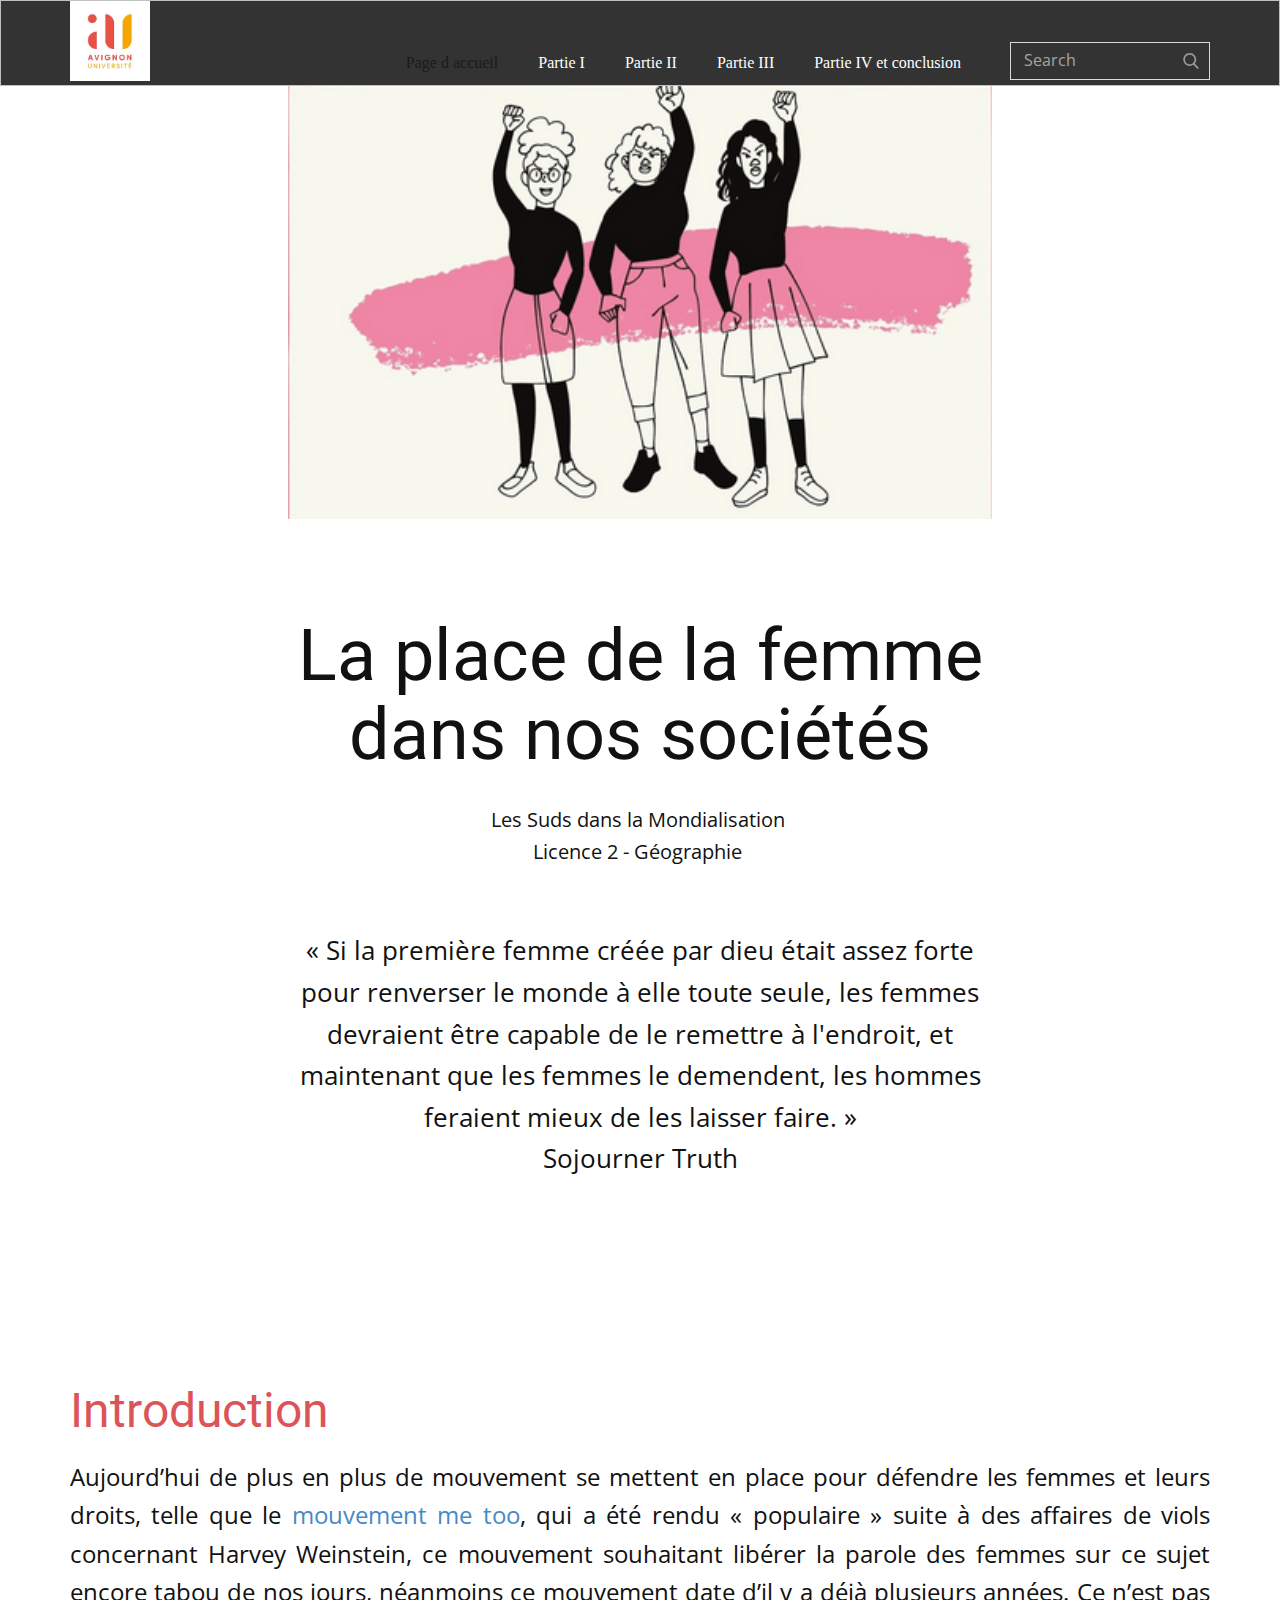
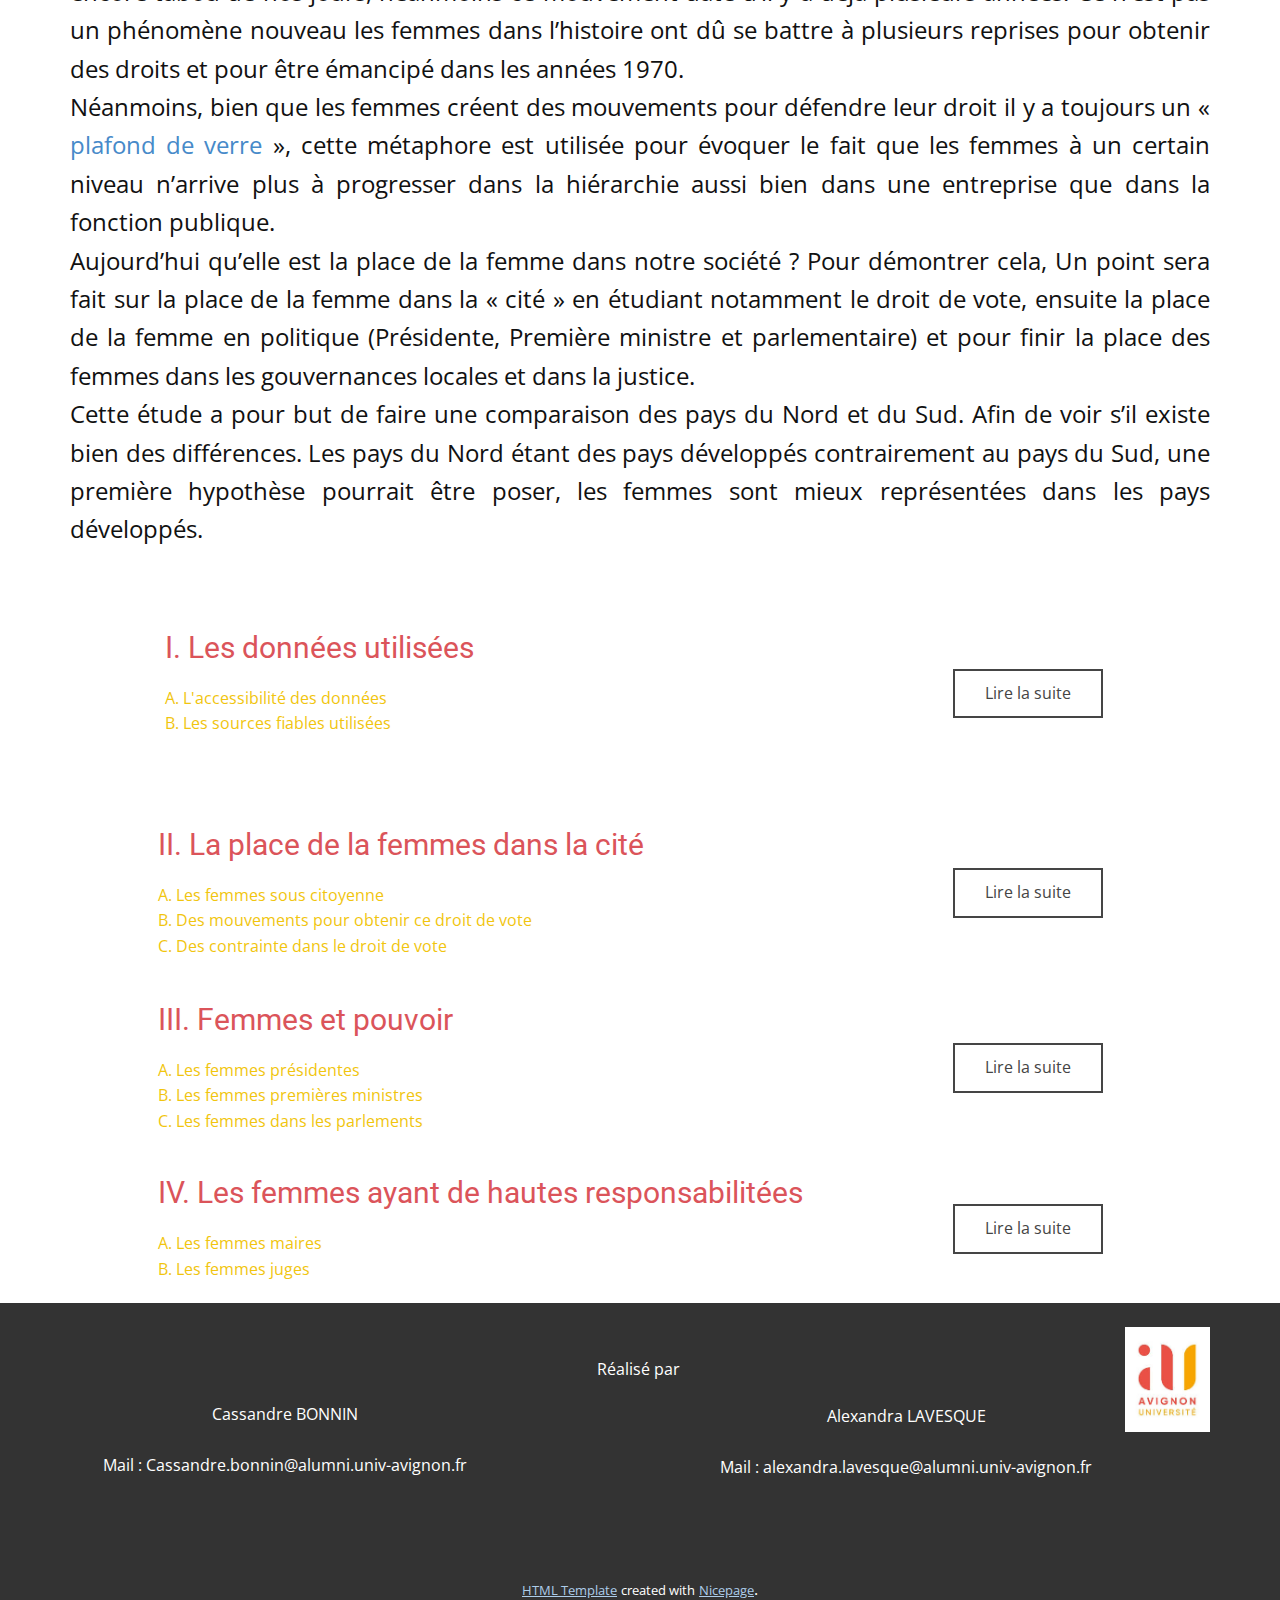
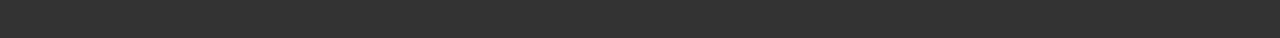
==== index.html @ e05fcf24 "Add files via upload" ====
<!DOCTYPE html>
<html style="font-size: 16px;">
  <head>
    <meta name="viewport" content="width=device-width, initial-scale=1.0">
    <meta charset="utf-8">
    <meta name="keywords" content="La place de la femmedans nos sociétés, Essayez maintenant!">
    <meta name="description" content="">
    <meta name="page_type" content="np-template-header-footer-from-plugin">
    <title>Page d accueil</title>
    <link rel="stylesheet" href="nicepage.css" media="screen">
<link rel="stylesheet" href="Page-d-accueil.css" media="screen">
    <script class="u-script" type="text/javascript" src="jquery.js" defer=""></script>
    <script class="u-script" type="text/javascript" src="nicepage.js" defer=""></script>
    
    
    
    
    
    
    
    <link id="u-theme-google-font" rel="stylesheet" href="https://fonts.googleapis.com/css?family=Roboto:100,100i,300,300i,400,400i,500,500i,700,700i,900,900i|Open+Sans:300,300i,400,400i,600,600i,700,700i,800,800i">
    <script type="application/ld+json">{
		"@context": "http://schema.org",
		"@type": "Organization",
		"name": "",
		"url": "index.html",
		"logo": "images/Logouniversit.jpg"
}</script>
    <meta property="og:title" content="Page d accueil">
    <meta property="og:type" content="website">
    <meta name="theme-color" content="#478ac9">
    <link rel="canonical" href="index.html">
    <meta property="og:url" content="index.html">
  </head>
  <body data-home-page="Page-d-accueil.html" data-home-page-title="Page d accueil" class="u-body"><header class="u-align-center-xs u-border-1 u-border-grey-25 u-clearfix u-grey-80 u-header u-header" id="sec-0485"><div class="u-clearfix u-sheet u-valign-middle u-sheet-1">
        <a href="#" class="u-image u-logo u-image-1" data-image-width="225" data-image-height="225">
          <img src="images/Logouniversit.jpg" class="u-logo-image u-logo-image-1" data-image-width="80">
        </a>
        <form class="u-border-1 u-border-grey-15 u-search u-search-right u-search-1">
          <button class="u-search-button" type="submit">
            <span class="u-search-icon u-spacing-10 u-text-grey-40">
              <svg class="u-svg-link" preserveAspectRatio="xMidYMin slice" viewBox="0 0 56.966 56.966" style="undefined"><use xmlns:xlink="http://www.w3.org/1999/xlink" xlink:href="#svg-b04b"></use></svg>
              <svg xmlns="http://www.w3.org/2000/svg" xmlns:xlink="http://www.w3.org/1999/xlink" version="1.1" id="svg-b04b" x="0px" y="0px" viewBox="0 0 56.966 56.966" style="enable-background:new 0 0 56.966 56.966;" xml:space="preserve" class="u-svg-content"><path d="M55.146,51.887L41.588,37.786c3.486-4.144,5.396-9.358,5.396-14.786c0-12.682-10.318-23-23-23s-23,10.318-23,23  s10.318,23,23,23c4.761,0,9.298-1.436,13.177-4.162l13.661,14.208c0.571,0.593,1.339,0.92,2.162,0.92  c0.779,0,1.518-0.297,2.079-0.837C56.255,54.982,56.293,53.08,55.146,51.887z M23.984,6c9.374,0,17,7.626,17,17s-7.626,17-17,17  s-17-7.626-17-17S14.61,6,23.984,6z"></path><g></g><g></g><g></g><g></g><g></g><g></g><g></g><g></g><g></g><g></g><g></g><g></g><g></g><g></g><g></g></svg>
            </span>
          </button>
          <input class="u-search-input" type="search" name="search" value="" placeholder="Search">
        </form>
        <nav class="u-align-left u-menu u-menu-dropdown u-nav-spacing-25 u-offcanvas u-menu-1">
          <div class="menu-collapse">
            <a class="u-button-style u-custom-text-color u-nav-link" href="#" style="padding: 4px 0; font-size: calc(1em + 8px);">
              <svg class="u-svg-link" preserveAspectRatio="xMidYMin slice" viewBox="0 0 302 302" style="undefined"><use xmlns:xlink="http://www.w3.org/1999/xlink" xlink:href="#svg-7b92"></use></svg>
              <svg xmlns="http://www.w3.org/2000/svg" xmlns:xlink="http://www.w3.org/1999/xlink" version="1.1" id="svg-7b92" x="0px" y="0px" viewBox="0 0 302 302" style="enable-background:new 0 0 302 302;" xml:space="preserve" class="u-svg-content"><g><rect y="36" width="302" height="30"></rect><rect y="236" width="302" height="30"></rect><rect y="136" width="302" height="30"></rect>
</g><g></g><g></g><g></g><g></g><g></g><g></g><g></g><g></g><g></g><g></g><g></g><g></g><g></g><g></g><g></g></svg>
            </a>
          </div>
          <div class="u-custom-menu u-nav-container">
            <ul class="u-nav u-unstyled u-nav-1"><li class="u-nav-item"><a class="u-button-style u-nav-link u-text-active-grey-90 u-text-hover-grey-70" href="Page-d-accueil.html" style="padding: 10px 20px;">Page d accueil</a>
</li><li class="u-nav-item"><a class="u-button-style u-nav-link u-text-active-grey-90 u-text-hover-grey-70" href="Partie-I.html" style="padding: 10px 20px;">Partie I</a>
</li><li class="u-nav-item"><a class="u-button-style u-nav-link u-text-active-grey-90 u-text-hover-grey-70" href="Partie-II.html" style="padding: 10px 20px;">Partie II</a>
</li><li class="u-nav-item"><a class="u-button-style u-nav-link u-text-active-grey-90 u-text-hover-grey-70" href="Partie-III.html" style="padding: 10px 20px;">Partie III</a>
</li><li class="u-nav-item"><a class="u-button-style u-nav-link u-text-active-grey-90 u-text-hover-grey-70" href="Partie-IV-et-conclusion.html" style="padding: 10px 20px;">Partie IV et conclusion</a>
</li></ul>
          </div>
          <div class="u-custom-menu u-nav-container-collapse">
            <div class="u-align-center u-black u-container-style u-inner-container-layout u-opacity u-opacity-95 u-sidenav">
              <div class="u-menu-close"></div>
              <ul class="u-align-center u-nav u-popupmenu-items u-unstyled u-nav-2"><li class="u-nav-item"><a class="u-button-style u-nav-link" href="Page-d-accueil.html" style="padding: 10px 20px;">Page d accueil</a>
</li><li class="u-nav-item"><a class="u-button-style u-nav-link" href="Partie-I.html" style="padding: 10px 20px;">Partie I</a>
</li><li class="u-nav-item"><a class="u-button-style u-nav-link" href="Partie-II.html" style="padding: 10px 20px;">Partie II</a>
</li><li class="u-nav-item"><a class="u-button-style u-nav-link" href="Partie-III.html" style="padding: 10px 20px;">Partie III</a>
</li><li class="u-nav-item"><a class="u-button-style u-nav-link" href="Partie-IV-et-conclusion.html" style="padding: 10px 20px;">Partie IV et conclusion</a>
</li></ul>
            </div>
            <div class="u-black u-menu-overlay u-opacity u-opacity-70"></div>
          </div>
        </nav>
      </div></header>
    <section class="u-align-center u-clearfix u-section-1" id="sec-a3be">
      <div class="u-clearfix u-sheet u-valign-top u-sheet-1">
        <img src="images/Laplacedelafemmedansnossocits.png" alt="" class="u-image u-image-default u-image-1" data-image-width="446" data-image-height="274">
        <h1 class="u-heading-font u-text u-title u-text-1">La place de la femme<br>dans nos sociétés
        </h1>
        <p class="u-large-text u-text u-text-variant u-text-2"> Les Suds dans la Mondialisation&nbsp;<br>Licence 2 - Géographie&nbsp;<br>
          <br>
        </p>
        <p class="u-text u-text-3">« Si la première femme créée par dieu était assez forte pour renverser le monde à elle toute seule, les femmes devraient être capable de le remettre à l'endroit, et maintenant que les femmes le demendent, les hommes feraient mieux de les laisser faire. »<br>Sojourner Truth
        </p>
      </div>
    </section>
    <section class="u-align-left u-clearfix u-section-2" id="sec-46ec">
      <div class="u-align-center u-clearfix u-sheet u-sheet-1">
        <h1 class="u-text u-text-palette-2-base u-text-1">Introduction&nbsp;</h1>
        <p class="u-align-justify u-text u-text-default u-text-2">Aujourd’hui de plus en plus de mouvement se mettent en place pour défendre les femmes et leurs droits, telle que le <a href="https://www.franceinter.fr/societe/les-dates-cle-du-mouvement-metoo ">mouvement me too</a>, qui a été rendu « populaire » suite à des affaires de viols concernant Harvey Weinstein, ce mouvement souhaitant libérer la parole des femmes sur ce sujet encore tabou de nos jours, néanmoins ce mouvement date d’il y a déjà plusieurs années.&nbsp;Ce n’est pas un phénomène nouveau les femmes dans l’histoire ont dû se battre à plusieurs reprises pour obtenir des droits et pour être émancipé dans les années 1970.&nbsp;<br>Néanmoins, bien que les femmes créent des mouvements pour défendre leur droit il y a toujours un « <a href="https://igvm-iefh.belgium.be/fr/activites/emploi/plafond_de_verre">plafond de verre</a> », cette métaphore est utilisée pour évoquer le fait que les femmes à un certain niveau n’arrive plus à progresser dans la hiérarchie aussi bien dans une entreprise que dans la fonction publique.&nbsp;<br>Aujourd’hui qu’elle est la place de la femme dans notre société ? Pour démontrer cela, Un point sera fait sur la place de la femme dans la « cité » en étudiant notamment le droit de vote, ensuite la place de la femme en politique (Présidente, Première ministre et parlementaire) et pour finir la place des femmes dans les gouvernances locales et dans la justice.<br>Cette étude a pour but de faire une comparaison des pays du Nord et du Sud. Afin de voir s’il existe bien des différences. Les pays du Nord étant des pays développés contrairement au pays du Sud, une première hypothèse pourrait être poser, les femmes sont mieux représentées dans les pays développés.&nbsp;
        </p>
      </div>
    </section>
    <section class="u-clearfix u-section-3" id="sec-fc00">
      <div class="u-clearfix u-sheet u-sheet-1">
        <div class="u-clearfix u-layout-wrap u-layout-wrap-1">
          <div class="u-layout">
            <div class="u-layout-row">
              <div class="u-align-left u-container-style u-layout-cell u-left-cell u-size-43 u-layout-cell-1">
                <div class="u-container-layout u-valign-middle u-container-layout-1">
                  <h3 class="u-text u-text-palette-2-base u-text-1">I. Les données utilisées</h3>
                  <p class="u-text u-text-default u-text-palette-3-base u-text-2"> A. L'accessibilité des données<br>B. Les sources fiables utilisées
                  </p>
                </div>
              </div>
              <div class="u-align-left u-container-style u-layout-cell u-right-cell u-size-17 u-layout-cell-2">
                <div class="u-container-layout u-valign-middle u-container-layout-2">
                  <a href="Partie-I.html" class="u-border-2 u-border-grey-dark-1 u-btn u-btn-rectangle u-button-style u-none u-btn-1">Lire la suite</a>
                </div>
              </div>
            </div>
          </div>
        </div>
      </div>
    </section>
    <section class="u-clearfix u-section-4" id="sec-944b">
      <div class="u-clearfix u-sheet u-valign-middle u-sheet-1">
        <div class="u-clearfix u-layout-wrap u-layout-wrap-1">
          <div class="u-layout">
            <div class="u-layout-row">
              <div class="u-align-left u-container-style u-layout-cell u-left-cell u-size-43 u-layout-cell-1">
                <div class="u-container-layout u-valign-middle u-container-layout-1">
                  <h3 class="u-text u-text-palette-2-base u-text-1">II. La place de la femmes dans la cité</h3>
                  <p class="u-text u-text-palette-3-base u-text-2">A. Les femmes sous citoyenne<br>B. Des mouvements pour obtenir ce droit de vote<br>C. Des contrainte dans le droit de vote
                  </p>
                </div>
              </div>
              <div class="u-align-left u-container-style u-layout-cell u-right-cell u-size-17 u-layout-cell-2">
                <div class="u-container-layout u-valign-middle u-container-layout-2">
                  <a href="Partie-II.html" class="u-border-2 u-border-grey-dark-1 u-btn u-btn-rectangle u-button-style u-none u-btn-1">Lire la suite</a>
                </div>
              </div>
            </div>
          </div>
        </div>
      </div>
    </section>
    <section class="u-clearfix u-section-5" id="sec-5da1">
      <div class="u-clearfix u-sheet u-sheet-1">
        <div class="u-clearfix u-layout-wrap u-layout-wrap-1">
          <div class="u-layout">
            <div class="u-layout-row">
              <div class="u-align-left u-container-style u-layout-cell u-left-cell u-size-43 u-layout-cell-1">
                <div class="u-container-layout u-valign-middle u-container-layout-1">
                  <h3 class="u-text u-text-palette-2-base u-text-1">III. Femmes et pouvoir</h3>
                  <p class="u-text u-text-palette-3-base u-text-2"> A. Les femmes présidentes<br>B. Les femmes premières ministres<br>C. Les femmes dans les parlements
                  </p>
                </div>
              </div>
              <div class="u-align-left u-container-style u-layout-cell u-right-cell u-size-17 u-layout-cell-2">
                <div class="u-container-layout u-valign-middle u-container-layout-2">
                  <a href="Partie-III.html" class="u-border-2 u-border-grey-dark-1 u-btn u-btn-rectangle u-button-style u-none u-btn-1">Lire la suite</a>
                </div>
              </div>
            </div>
          </div>
        </div>
      </div>
    </section>
    <section class="u-clearfix u-section-6" id="sec-2738">
      <div class="u-clearfix u-sheet u-sheet-1">
        <div class="u-clearfix u-layout-wrap u-layout-wrap-1">
          <div class="u-layout">
            <div class="u-layout-row">
              <div class="u-align-left u-container-style u-layout-cell u-left-cell u-size-43 u-layout-cell-1">
                <div class="u-container-layout u-valign-middle u-container-layout-1">
                  <h3 class="u-text u-text-palette-2-base u-text-1">IV. Les femmes ayant de hautes responsabilitées</h3>
                  <p class="u-text u-text-palette-3-base u-text-2"> A. Les femmes maires<br>B. Les femmes juges
                  </p>
                </div>
              </div>
              <div class="u-align-left u-container-style u-layout-cell u-right-cell u-size-17 u-layout-cell-2">
                <div class="u-container-layout u-valign-middle u-container-layout-2">
                  <a href="Partie-IV-et-conclusion.html" class="u-border-2 u-border-grey-dark-1 u-btn u-btn-rectangle u-button-style u-none u-btn-1">Lire la suite</a>
                </div>
              </div>
            </div>
          </div>
        </div>
      </div>
    </section>
    
    
    <footer class="u-align-right u-clearfix u-footer u-grey-80 u-footer" id="sec-b68e"><div class="u-clearfix u-sheet u-sheet-1">
        <img src="images/Logouniversit.jpg" alt="" class="u-image u-image-default u-image-1">
        <p class="u-align-center u-small-text u-text u-text-variant u-text-1">Réalisé par&nbsp;</p>
        <p class="u-align-center u-text u-text-default u-text-2">Cassandre BONNIN<br>
          <br>Mail : Cassandre.bonnin@alumni.univ-avignon.fr
        </p>
        <p class="u-align-center u-text u-text-default u-text-3">Alexandra LAVESQUE<br>
          <br>Mail : alexandra.lavesque@alumni.univ-avignon.fr
        </p>
      </div></footer>
    <section class="u-backlink u-clearfix u-grey-80">
      <a class="u-link" href="https://nicepage.com/html-templates" target="_blank">
        <span>HTML Template</span>
      </a>
      <p class="u-text">
        <span>created with</span>
      </p>
      <a class="u-link" href="https://nicepage.com/html-templates" target="_blank">
        <span>Nicepage</span>
      </a>. 
    </section>
  </body>
</html>
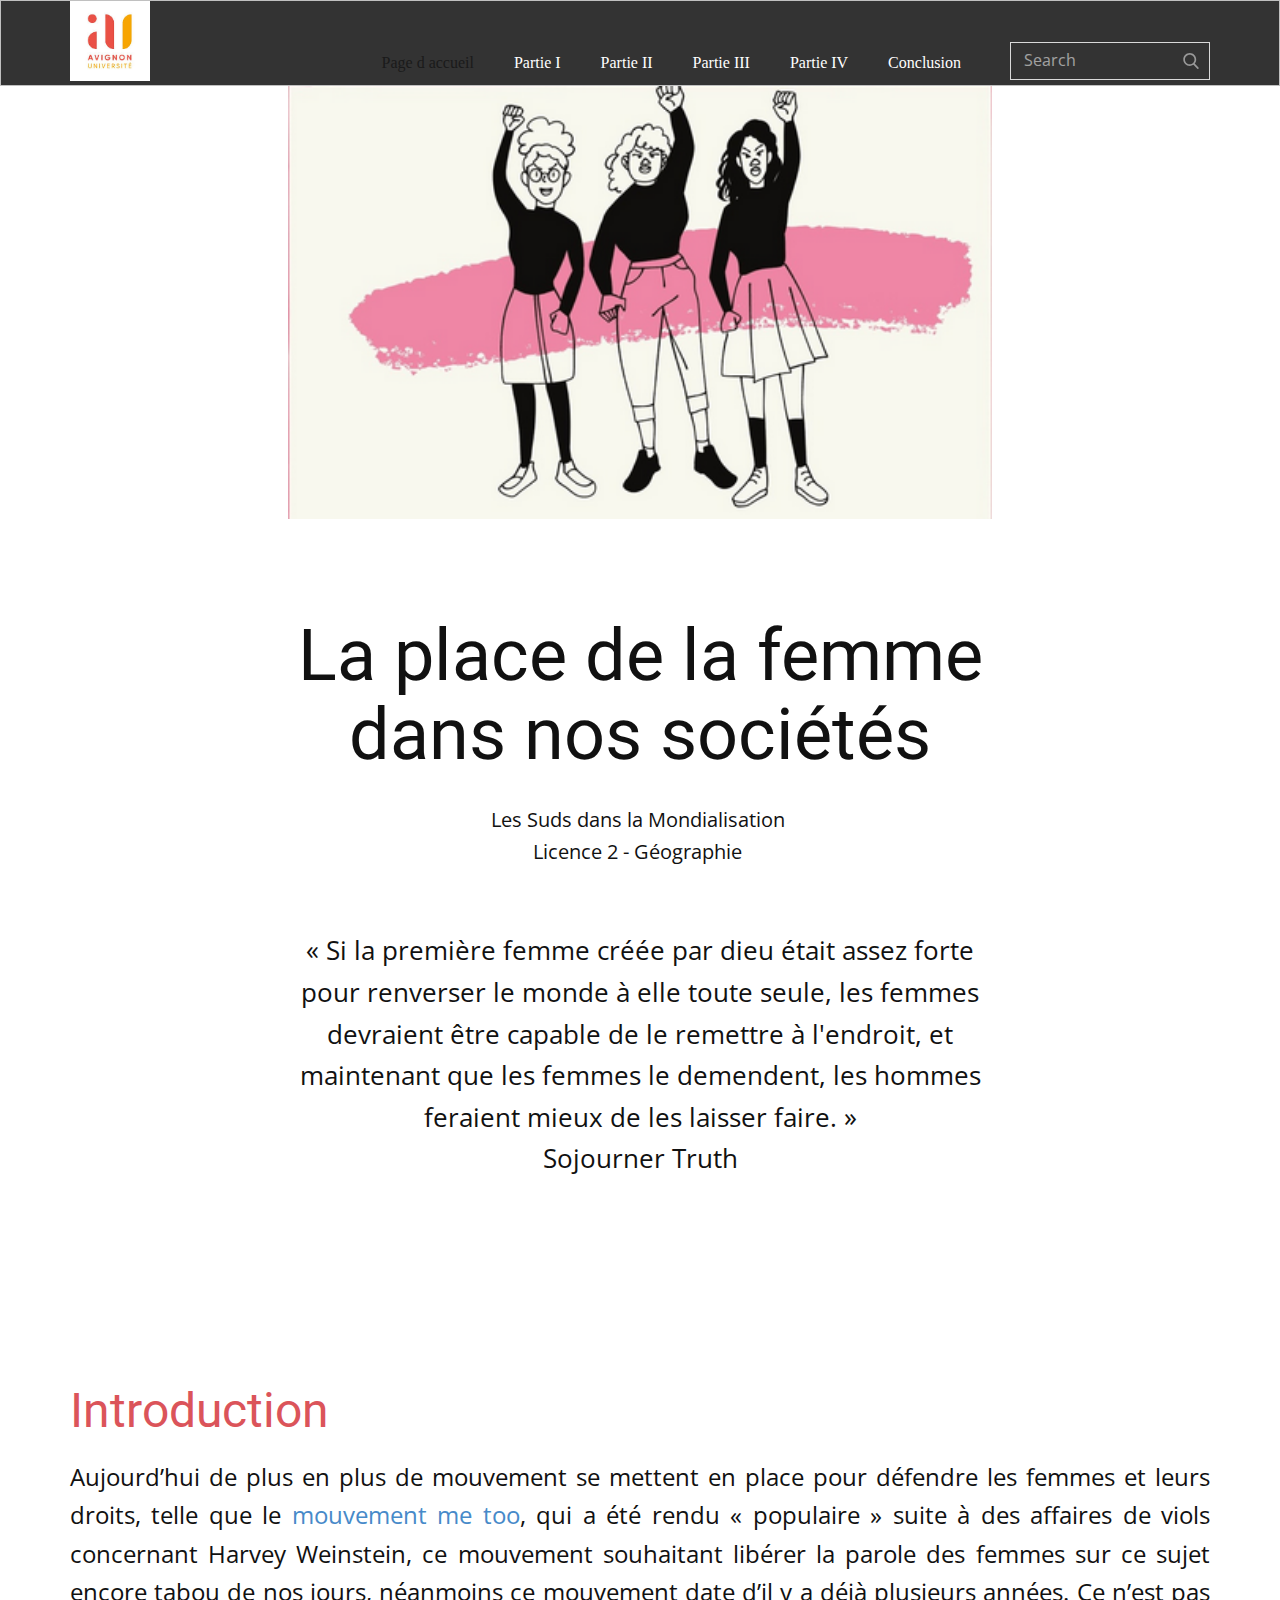
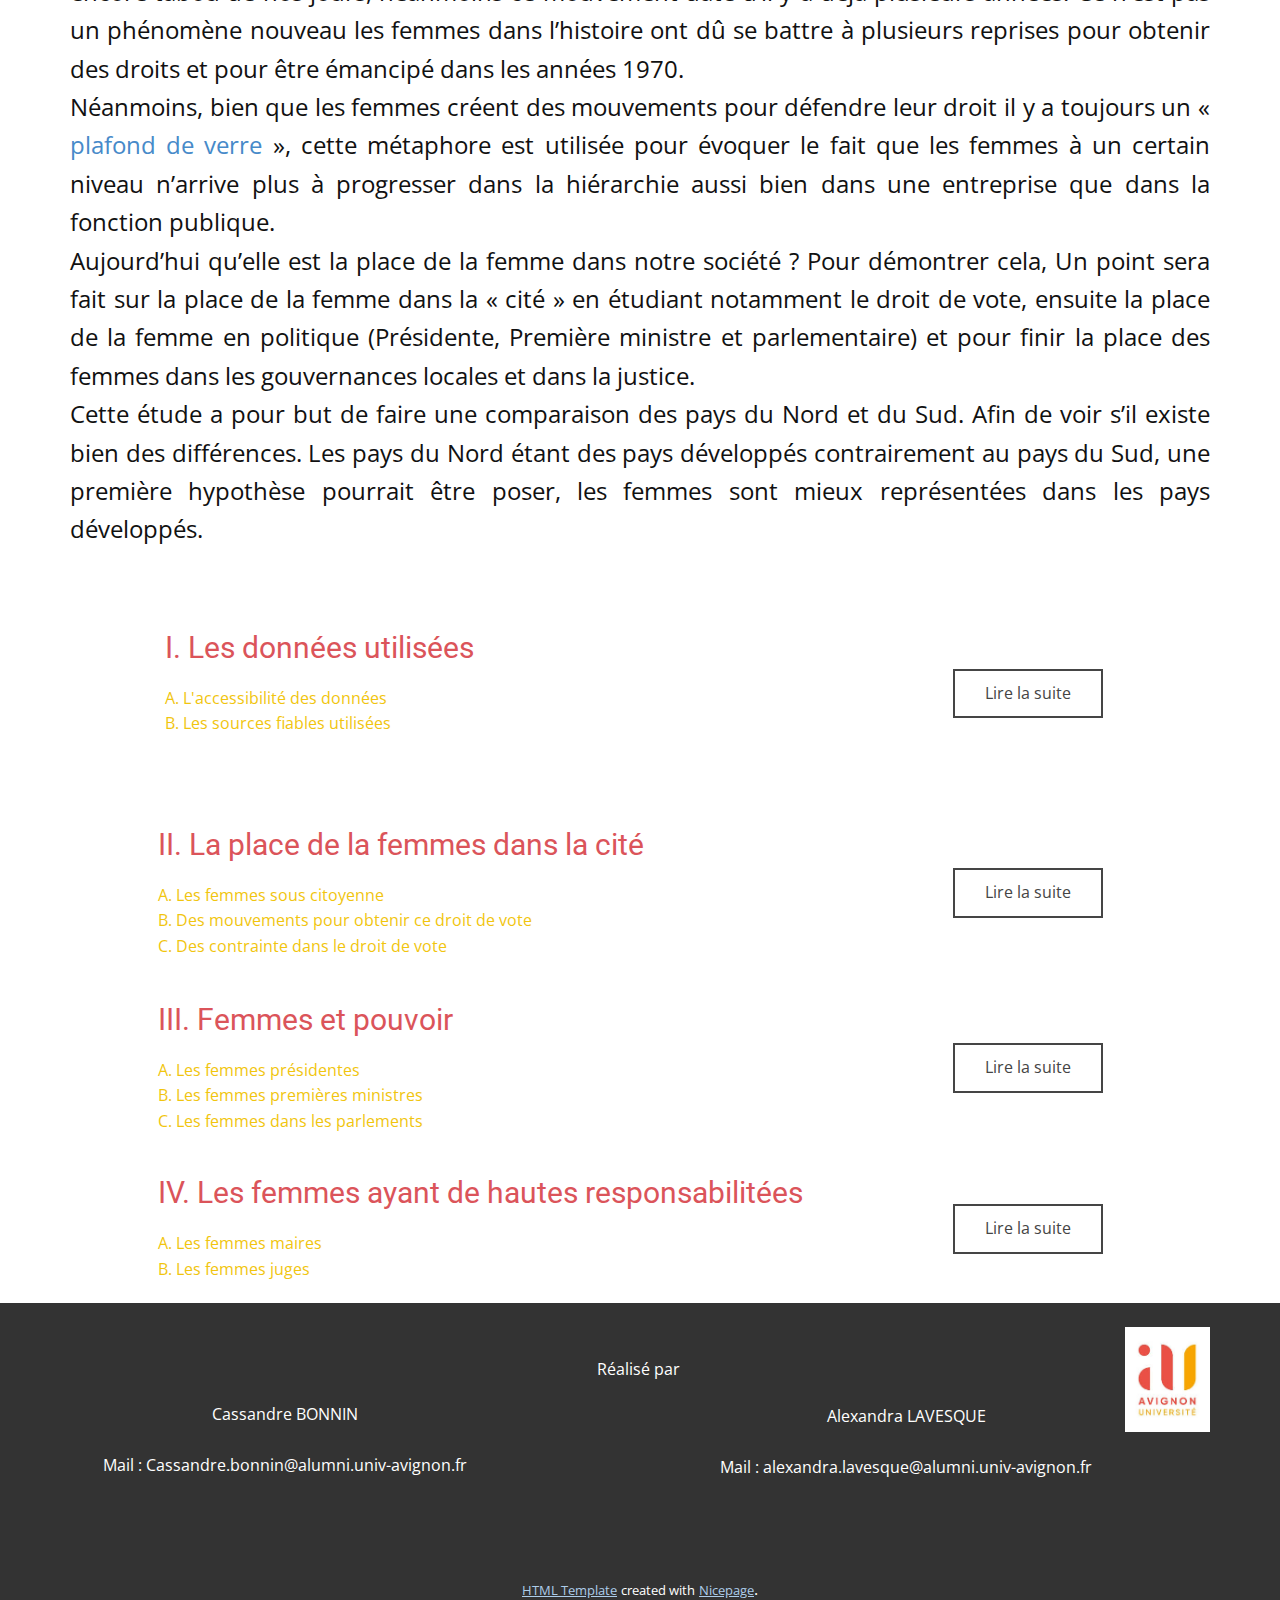
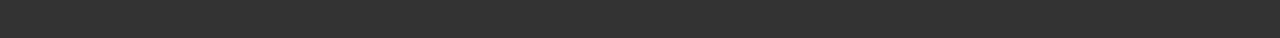
==== commit 7b325d85: "Add files via upload" ====
--- a/index.html
+++ b/index.html
@@ -58,7 +58,8 @@
 </li><li class="u-nav-item"><a class="u-button-style u-nav-link u-text-active-grey-90 u-text-hover-grey-70" href="Partie-I.html" style="padding: 10px 20px;">Partie I</a>
 </li><li class="u-nav-item"><a class="u-button-style u-nav-link u-text-active-grey-90 u-text-hover-grey-70" href="Partie-II.html" style="padding: 10px 20px;">Partie II</a>
 </li><li class="u-nav-item"><a class="u-button-style u-nav-link u-text-active-grey-90 u-text-hover-grey-70" href="Partie-III.html" style="padding: 10px 20px;">Partie III</a>
-</li><li class="u-nav-item"><a class="u-button-style u-nav-link u-text-active-grey-90 u-text-hover-grey-70" href="Partie-IV-et-conclusion.html" style="padding: 10px 20px;">Partie IV et conclusion</a>
+</li><li class="u-nav-item"><a class="u-button-style u-nav-link u-text-active-grey-90 u-text-hover-grey-70" href="Partie-IV-et-conclusion.html" style="padding: 10px 20px;">Partie IV</a>
+</li><li class="u-nav-item"><a class="u-button-style u-nav-link u-text-active-grey-90 u-text-hover-grey-70" href="" style="padding: 10px 20px;">Conclusion</a>
 </li></ul>
           </div>
           <div class="u-custom-menu u-nav-container-collapse">
@@ -68,7 +69,7 @@
 </li><li class="u-nav-item"><a class="u-button-style u-nav-link" href="Partie-I.html" style="padding: 10px 20px;">Partie I</a>
 </li><li class="u-nav-item"><a class="u-button-style u-nav-link" href="Partie-II.html" style="padding: 10px 20px;">Partie II</a>
 </li><li class="u-nav-item"><a class="u-button-style u-nav-link" href="Partie-III.html" style="padding: 10px 20px;">Partie III</a>
-</li><li class="u-nav-item"><a class="u-button-style u-nav-link" href="Partie-IV-et-conclusion.html" style="padding: 10px 20px;">Partie IV et conclusion</a>
+</li><li class="u-nav-item"><a class="u-button-style u-nav-link" href="Partie-IV-et-conclusion.html" style="padding: 10px 20px;">Partie IV</a>
 </li></ul>
             </div>
             <div class="u-black u-menu-overlay u-opacity u-opacity-70"></div>
@@ -174,7 +175,7 @@
               </div>
               <div class="u-align-left u-container-style u-layout-cell u-right-cell u-size-17 u-layout-cell-2">
                 <div class="u-container-layout u-valign-middle u-container-layout-2">
-                  <a href="Partie-IV-et-conclusion.html" class="u-border-2 u-border-grey-dark-1 u-btn u-btn-rectangle u-button-style u-none u-btn-1">Lire la suite</a>
+                  <a href="Partie-IV.html" class="u-border-2 u-border-grey-dark-1 u-btn u-btn-rectangle u-button-style u-none u-btn-1">Lire la suite</a>
                 </div>
               </div>
             </div>
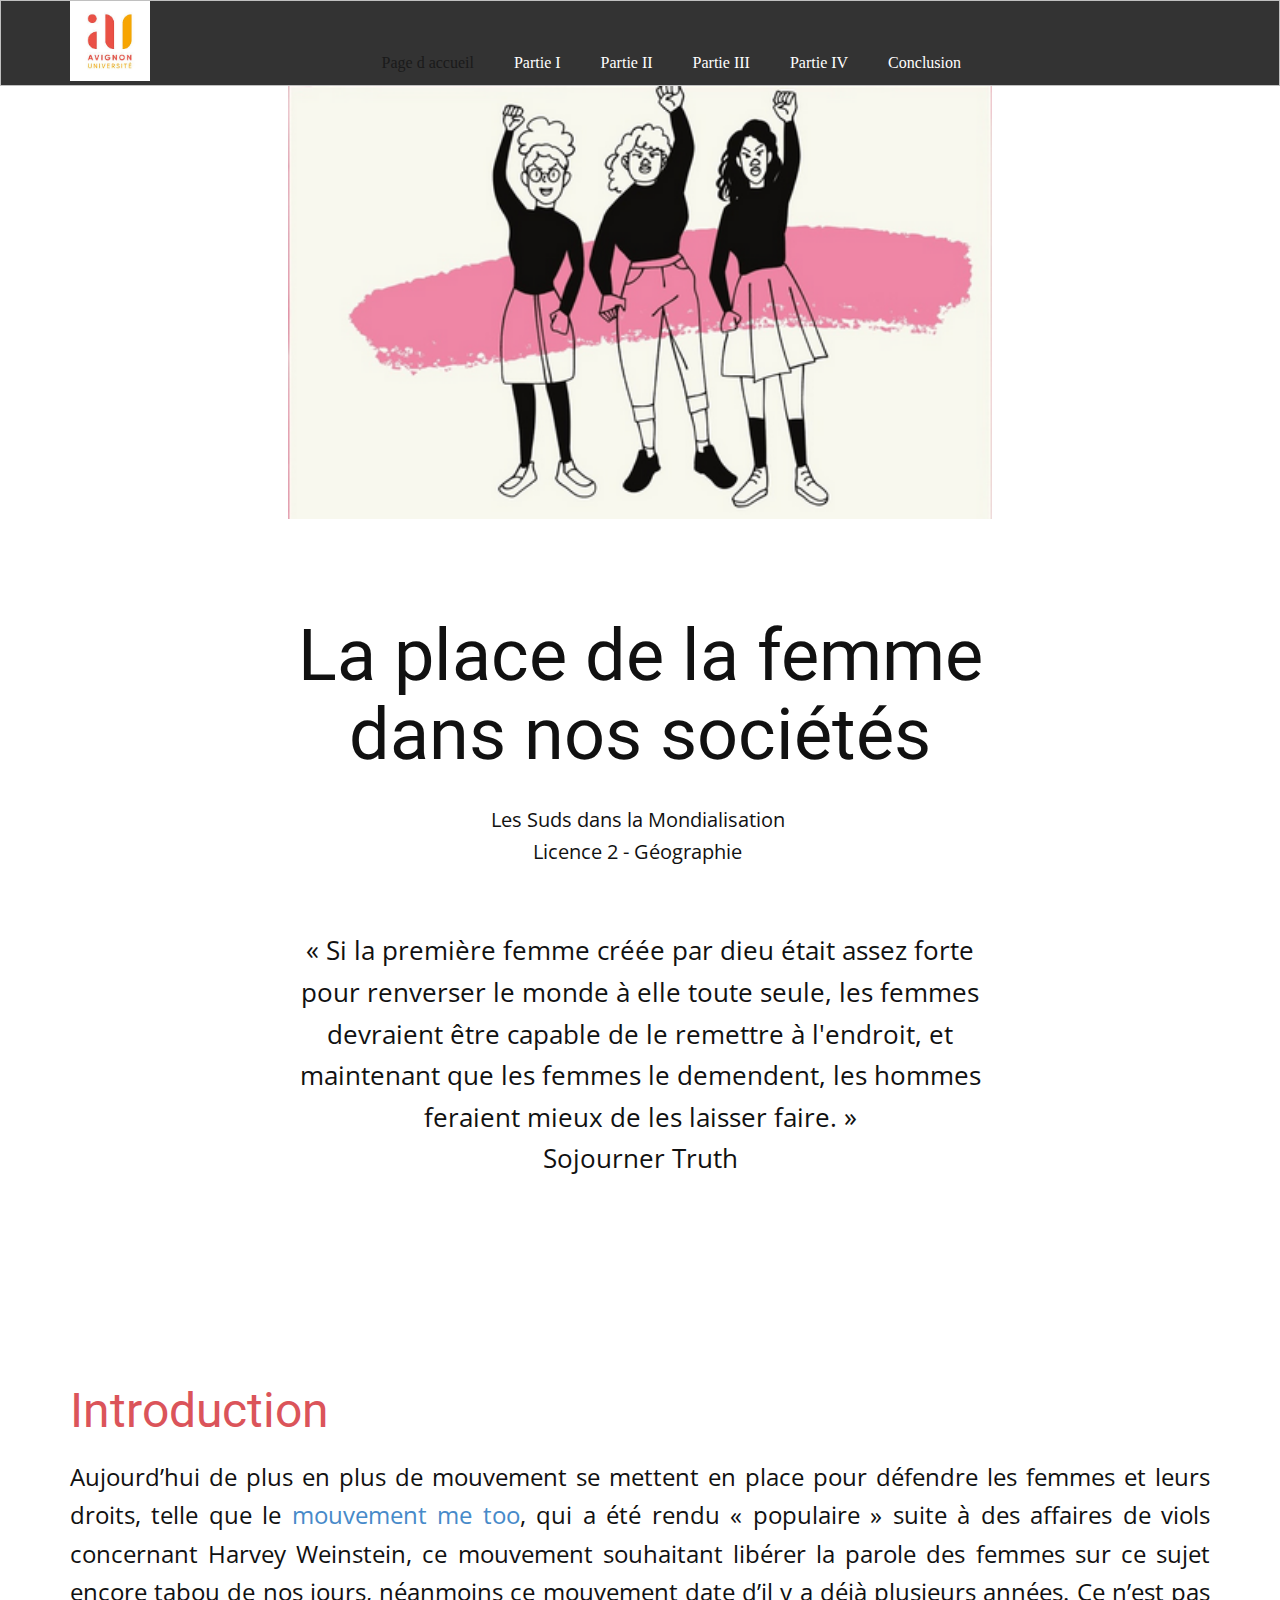
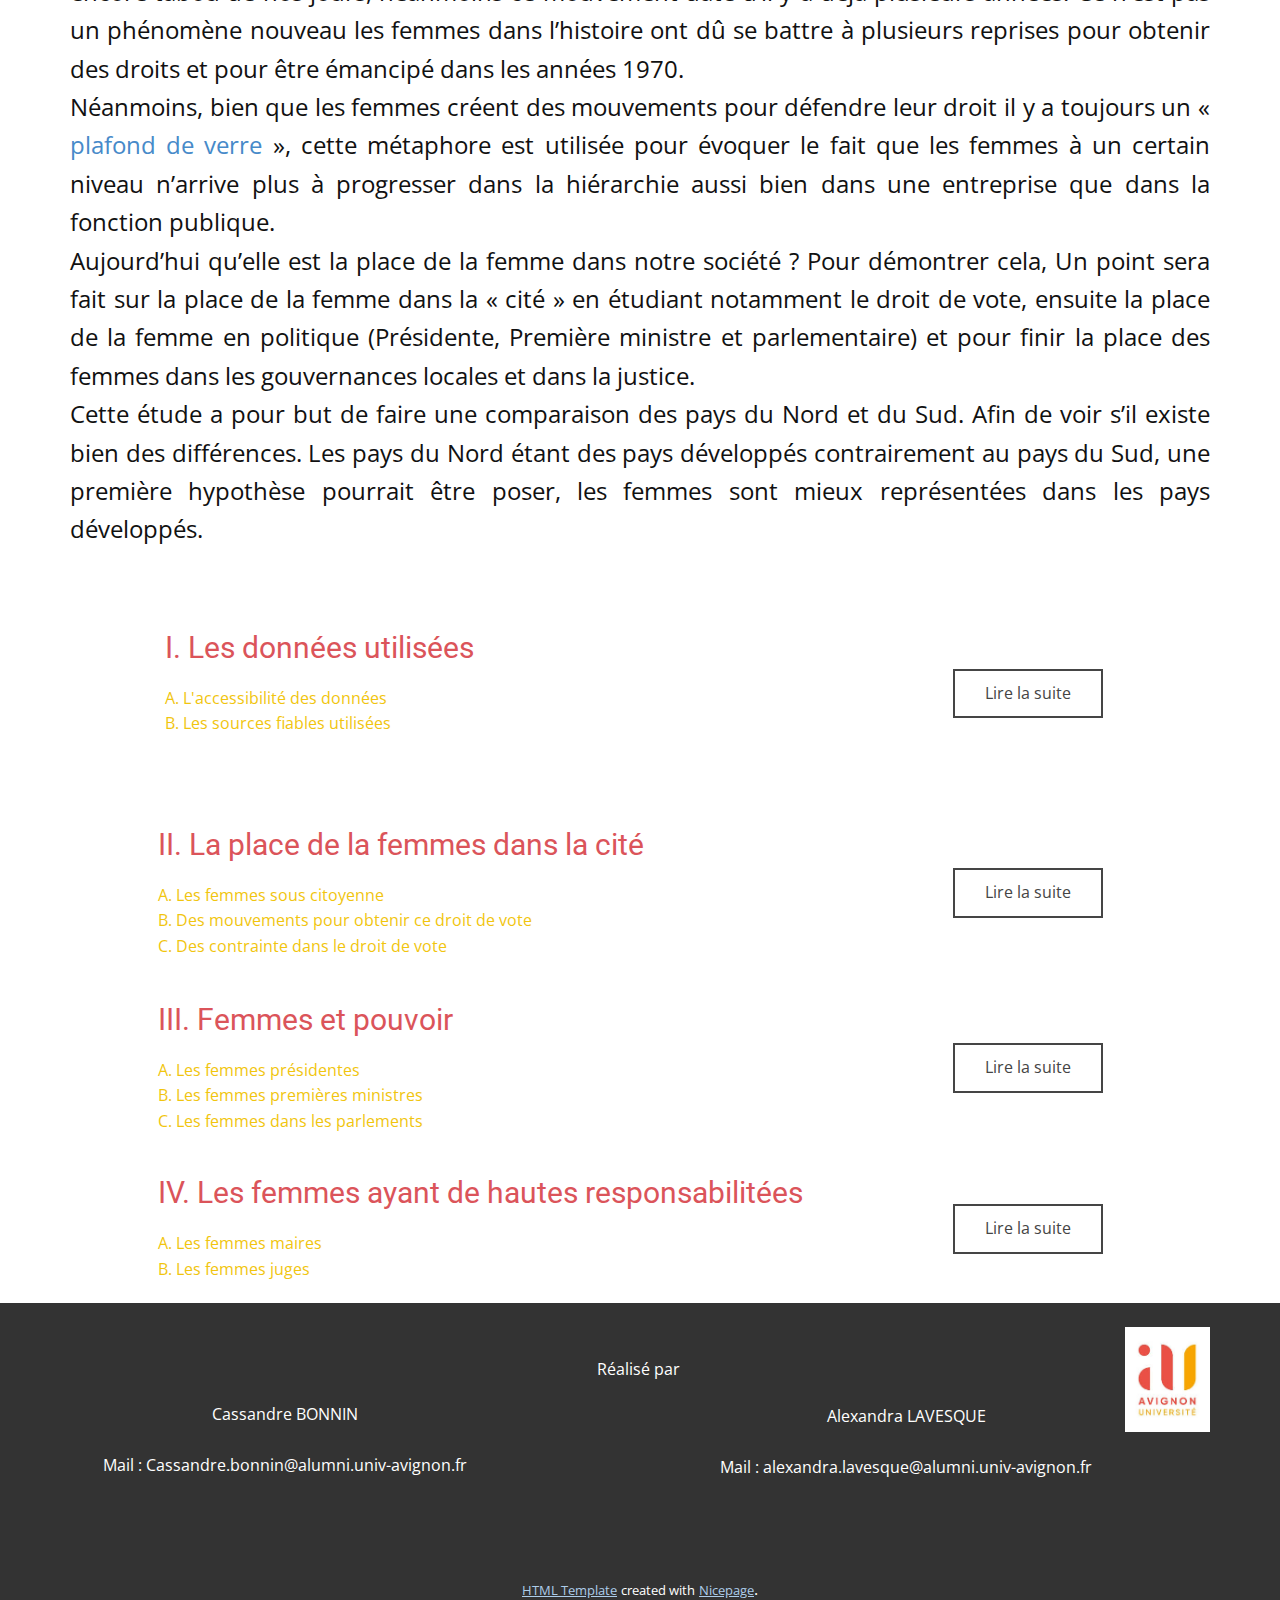
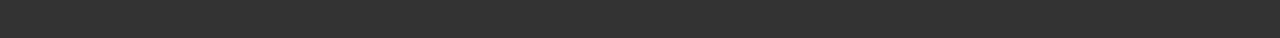
==== commit 77194d4b: "Add files via upload" ====
--- a/index.html
+++ b/index.html
@@ -36,15 +36,6 @@
         <a href="#" class="u-image u-logo u-image-1" data-image-width="225" data-image-height="225">
           <img src="images/Logouniversit.jpg" class="u-logo-image u-logo-image-1" data-image-width="80">
         </a>
-        <form class="u-border-1 u-border-grey-15 u-search u-search-right u-search-1">
-          <button class="u-search-button" type="submit">
-            <span class="u-search-icon u-spacing-10 u-text-grey-40">
-              <svg class="u-svg-link" preserveAspectRatio="xMidYMin slice" viewBox="0 0 56.966 56.966" style="undefined"><use xmlns:xlink="http://www.w3.org/1999/xlink" xlink:href="#svg-b04b"></use></svg>
-              <svg xmlns="http://www.w3.org/2000/svg" xmlns:xlink="http://www.w3.org/1999/xlink" version="1.1" id="svg-b04b" x="0px" y="0px" viewBox="0 0 56.966 56.966" style="enable-background:new 0 0 56.966 56.966;" xml:space="preserve" class="u-svg-content"><path d="M55.146,51.887L41.588,37.786c3.486-4.144,5.396-9.358,5.396-14.786c0-12.682-10.318-23-23-23s-23,10.318-23,23  s10.318,23,23,23c4.761,0,9.298-1.436,13.177-4.162l13.661,14.208c0.571,0.593,1.339,0.92,2.162,0.92  c0.779,0,1.518-0.297,2.079-0.837C56.255,54.982,56.293,53.08,55.146,51.887z M23.984,6c9.374,0,17,7.626,17,17s-7.626,17-17,17  s-17-7.626-17-17S14.61,6,23.984,6z"></path><g></g><g></g><g></g><g></g><g></g><g></g><g></g><g></g><g></g><g></g><g></g><g></g><g></g><g></g><g></g></svg>
-            </span>
-          </button>
-          <input class="u-search-input" type="search" name="search" value="" placeholder="Search">
-        </form>
         <nav class="u-align-left u-menu u-menu-dropdown u-nav-spacing-25 u-offcanvas u-menu-1">
           <div class="menu-collapse">
             <a class="u-button-style u-custom-text-color u-nav-link" href="#" style="padding: 4px 0; font-size: calc(1em + 8px);">
@@ -58,8 +49,8 @@
 </li><li class="u-nav-item"><a class="u-button-style u-nav-link u-text-active-grey-90 u-text-hover-grey-70" href="Partie-I.html" style="padding: 10px 20px;">Partie I</a>
 </li><li class="u-nav-item"><a class="u-button-style u-nav-link u-text-active-grey-90 u-text-hover-grey-70" href="Partie-II.html" style="padding: 10px 20px;">Partie II</a>
 </li><li class="u-nav-item"><a class="u-button-style u-nav-link u-text-active-grey-90 u-text-hover-grey-70" href="Partie-III.html" style="padding: 10px 20px;">Partie III</a>
-</li><li class="u-nav-item"><a class="u-button-style u-nav-link u-text-active-grey-90 u-text-hover-grey-70" href="Partie-IV-et-conclusion.html" style="padding: 10px 20px;">Partie IV</a>
-</li><li class="u-nav-item"><a class="u-button-style u-nav-link u-text-active-grey-90 u-text-hover-grey-70" href="" style="padding: 10px 20px;">Conclusion</a>
+</li><li class="u-nav-item"><a class="u-button-style u-nav-link u-text-active-grey-90 u-text-hover-grey-70" href="Partie-IV.html" style="padding: 10px 20px;">Partie IV</a>
+</li><li class="u-nav-item"><a class="u-button-style u-nav-link u-text-active-grey-90 u-text-hover-grey-70" style="padding: 10px 20px;" href="Conclusion.html">Conclusion</a>
 </li></ul>
           </div>
           <div class="u-custom-menu u-nav-container-collapse">
@@ -69,7 +60,8 @@
 </li><li class="u-nav-item"><a class="u-button-style u-nav-link" href="Partie-I.html" style="padding: 10px 20px;">Partie I</a>
 </li><li class="u-nav-item"><a class="u-button-style u-nav-link" href="Partie-II.html" style="padding: 10px 20px;">Partie II</a>
 </li><li class="u-nav-item"><a class="u-button-style u-nav-link" href="Partie-III.html" style="padding: 10px 20px;">Partie III</a>
-</li><li class="u-nav-item"><a class="u-button-style u-nav-link" href="Partie-IV-et-conclusion.html" style="padding: 10px 20px;">Partie IV</a>
+</li><li class="u-nav-item"><a class="u-button-style u-nav-link" href="Partie-IV.html" style="padding: 10px 20px;">Partie IV</a>
+</li><li class="u-nav-item"><a class="u-button-style u-nav-link" style="padding: 10px 20px;" href="Conclusion.html">Conclusion</a>
 </li></ul>
             </div>
             <div class="u-black u-menu-overlay u-opacity u-opacity-70"></div>
--- a/nicepage.css
+++ b/nicepage.css
@@ -26801,20 +26801,16 @@
 .u-header .u-sheet-1 {min-height: 74px}
 .u-header .u-image-1 {margin: 0 auto 0 0}
 .u-header .u-logo-image-1 {max-width: 80px; max-height: 80px}
-.u-header .u-search-1 {width: 200px; min-height: 38px; margin: -39px 0 0 auto}
-.u-header .u-menu-1 {font-family: size-14; margin: -35px 229px 4px auto}
+.u-header .u-menu-1 {font-family: size-14; margin: -36px 229px 4px auto}
 .u-header .u-nav-1 {font-size: 1rem}
 .u-header .u-nav-2 {font-size: 1rem} 
 @media (max-width: 1199px){ .u-header .u-image-1 {width: 80px; height: 40px}
-.u-header .u-search-1 {height: auto}
-.u-header .u-menu-1 {width: auto; margin-top: -33px; margin-right: 220px; margin-bottom: 2px} }
-@media (max-width: 991px){ .u-header .u-search-1 {margin-top: -40px; margin-right: 58px}
-.u-header .u-menu-1 {margin-top: -34px; margin-right: 0; margin-bottom: 4px} }
+.u-header .u-menu-1 {width: auto; margin-top: -34px; margin-right: 220px; margin-bottom: 2px} }
+@media (max-width: 991px){ .u-header .u-menu-1 {margin-top: -36px; margin-right: 0; margin-bottom: 4px} }
 
 @media (max-width: 575px){ .u-header .u-sheet-1 {min-height: 160px}
 .u-header .u-image-1 {margin-left: auto}
-.u-header .u-search-1 {margin-top: 11px; margin-right: auto}
-.u-header .u-menu-1 {margin: 6px auto 0 158px} }
+.u-header .u-menu-1 {margin: 55px auto 0 158px} }
  .u-footer {background-image: none}
 .u-footer .u-sheet-1 {min-height: 153px}
 .u-footer .u-image-1 {width: 85px; height: 105px; margin: 24px 0 0 auto}
